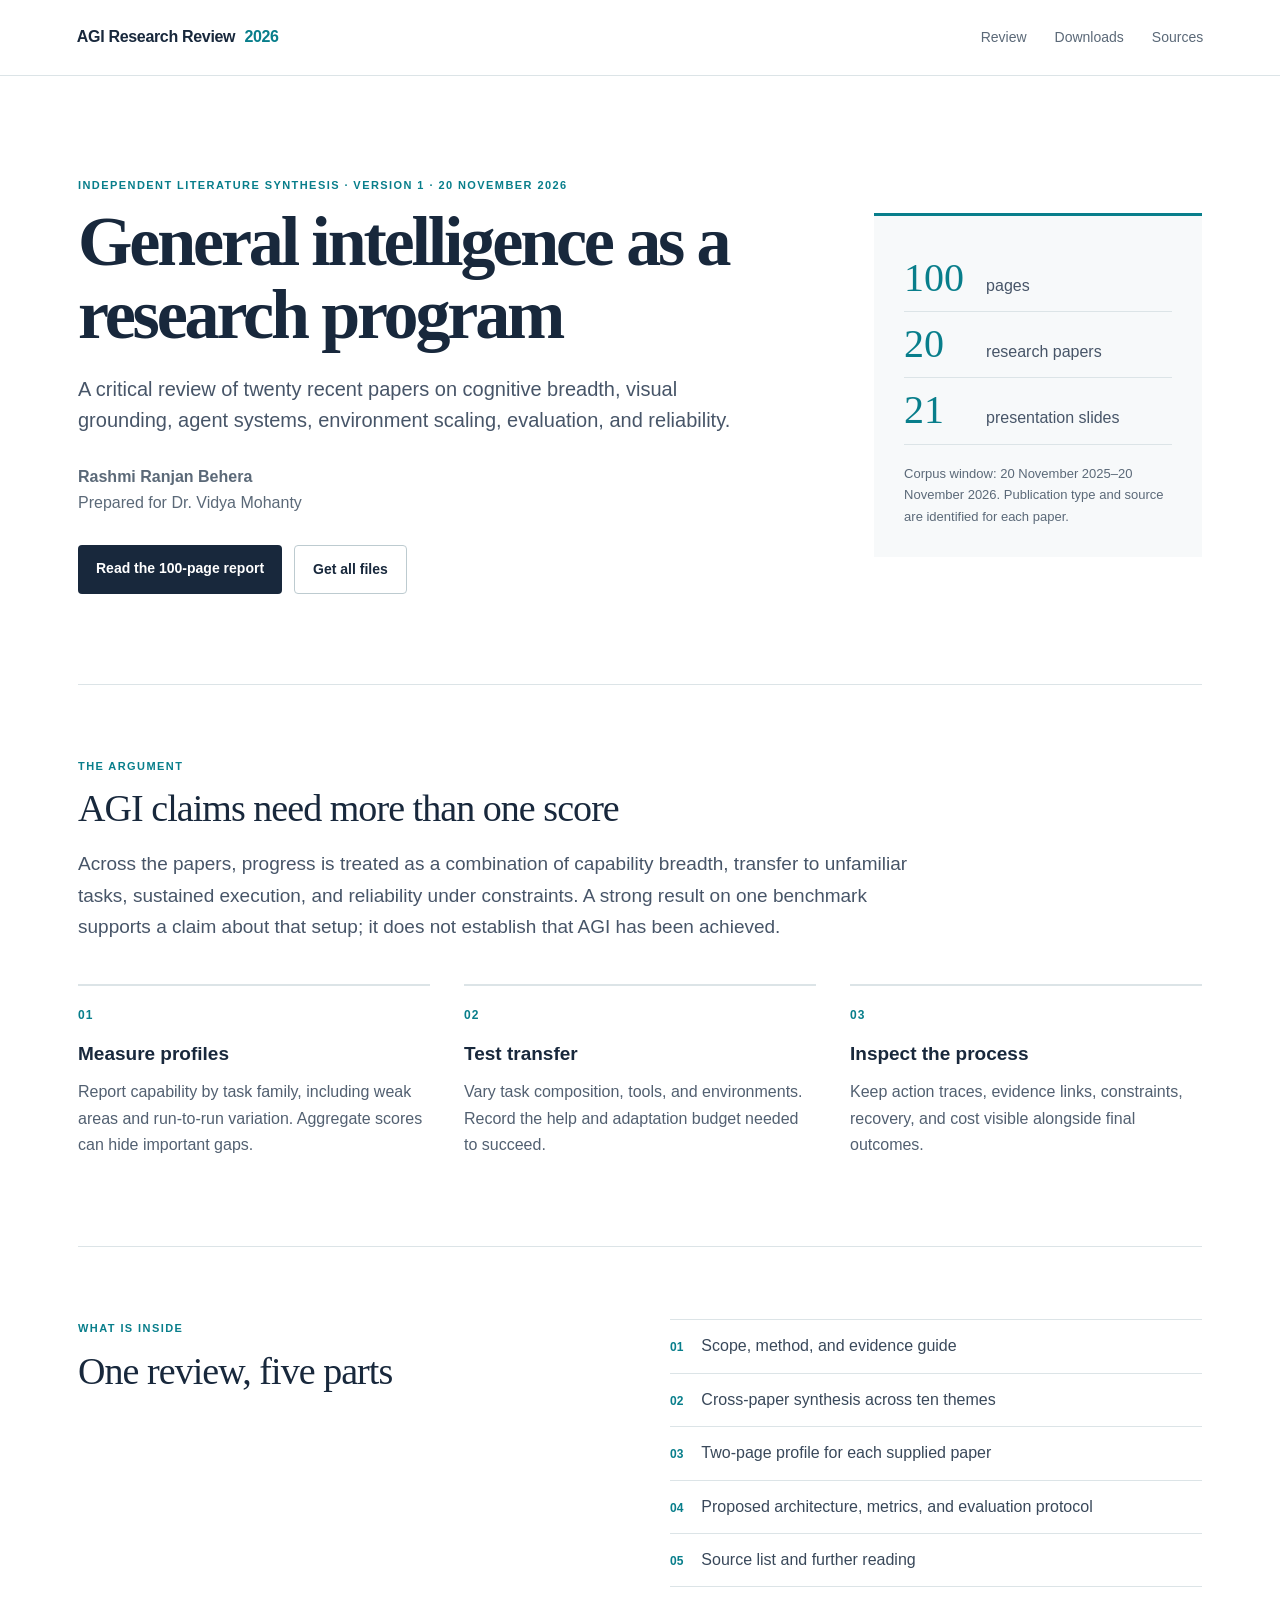
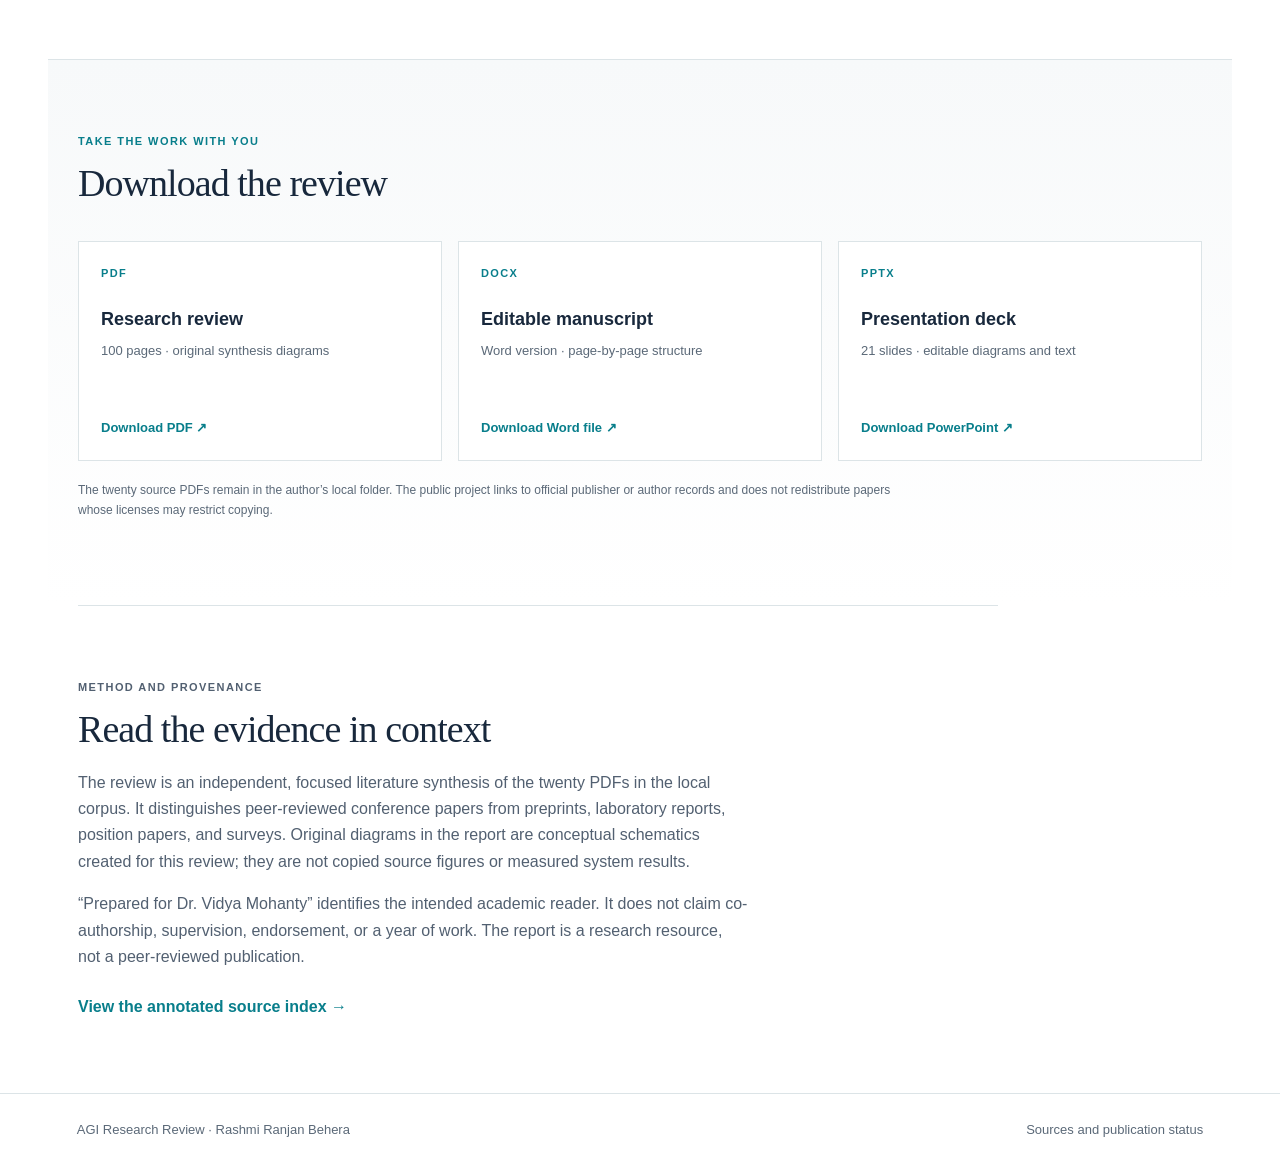
==== site/index.html @ 5e551a68 "Publish AGI research review and source index" ====
<!doctype html>
<html lang="en">
<head>
<meta charset="utf-8"><meta name="viewport" content="width=device-width, initial-scale=1">
<meta name="description" content="A 100-page critical synthesis of twenty recent AGI and agent research papers by Rashmi Ranjan Behera.">
<title>General Intelligence as a Research Program</title><link rel="stylesheet" href="styles.css">
</head>
<body>
<header class="topbar"><a class="brand" href="./">AGI Research Review <span>2026</span></a><nav><a href="#review">Review</a><a href="#downloads">Downloads</a><a href="sources.html">Sources</a></nav></header>
<main>
<section class="hero"><div class="hero-copy"><p class="eyebrow">Independent literature synthesis · Version 1 · 20 November 2026</p><h1>General intelligence as a research program</h1><p class="lead">A critical review of twenty recent papers on cognitive breadth, visual grounding, agent systems, environment scaling, evaluation, and reliability.</p><p class="byline"><strong>Rashmi Ranjan Behera</strong><br>Prepared for Dr. Vidya Mohanty</p><div class="actions"><a class="button primary" href="downloads/AGI_Research_Review_2026.pdf">Read the 100-page report</a><a class="button secondary" href="#downloads">Get all files</a></div></div>
<aside class="hero-facts"><div><strong>100</strong><span>pages</span></div><div><strong>20</strong><span>research papers</span></div><div><strong>21</strong><span>presentation slides</span></div><p>Corpus window: 20 November 2025–20 November 2026. Publication type and source are identified for each paper.</p></aside></section>
<section id="review" class="section"><div class="section-heading"><p class="eyebrow">The argument</p><h2>AGI claims need more than one score</h2></div><p class="section-intro">Across the papers, progress is treated as a combination of capability breadth, transfer to unfamiliar tasks, sustained execution, and reliability under constraints. A strong result on one benchmark supports a claim about that setup; it does not establish that AGI has been achieved.</p><div class="thesis-grid"><article><span class="number">01</span><h3>Measure profiles</h3><p>Report capability by task family, including weak areas and run-to-run variation. Aggregate scores can hide important gaps.</p></article><article><span class="number">02</span><h3>Test transfer</h3><p>Vary task composition, tools, and environments. Record the help and adaptation budget needed to succeed.</p></article><article><span class="number">03</span><h3>Inspect the process</h3><p>Keep action traces, evidence links, constraints, recovery, and cost visible alongside final outcomes.</p></article></div></section>
<section class="section split"><div><p class="eyebrow">What is inside</p><h2>One review, five parts</h2></div><ol class="contents"><li><span>01</span>Scope, method, and evidence guide</li><li><span>02</span>Cross-paper synthesis across ten themes</li><li><span>03</span>Two-page profile for each supplied paper</li><li><span>04</span>Proposed architecture, metrics, and evaluation protocol</li><li><span>05</span>Source list and further reading</li></ol></section>
<section id="downloads" class="section download-section"><div class="section-heading"><p class="eyebrow">Take the work with you</p><h2>Download the review</h2></div><div class="downloads"><a class="download" href="downloads/AGI_Research_Review_2026.pdf"><span class="filetype">PDF</span><strong>Research review</strong><small>100 pages · original synthesis diagrams</small><span class="download-link">Download PDF ↗</span></a><a class="download" href="downloads/AGI_Research_Review_2026.docx"><span class="filetype">DOCX</span><strong>Editable manuscript</strong><small>Word version · page-by-page structure</small><span class="download-link">Download Word file ↗</span></a><a class="download" href="downloads/AGI_Research_Review_2026.pptx"><span class="filetype">PPTX</span><strong>Presentation deck</strong><small>21 slides · editable diagrams and text</small><span class="download-link">Download PowerPoint ↗</span></a></div><p class="fineprint">The twenty source PDFs remain in the author’s local folder. The public project links to official publisher or author records and does not redistribute papers whose licenses may restrict copying.</p></section>
<section class="section method"><div class="section-heading"><p class="eyebrow">Method and provenance</p><h2>Read the evidence in context</h2></div><p>The review is an independent, focused literature synthesis of the twenty PDFs in the local corpus. It distinguishes peer-reviewed conference papers from preprints, laboratory reports, position papers, and surveys. Original diagrams in the report are conceptual schematics created for this review; they are not copied source figures or measured system results.</p><p>“Prepared for Dr. Vidya Mohanty” identifies the intended academic reader. It does not claim co-authorship, supervision, endorsement, or a year of work. The report is a research resource, not a peer-reviewed publication.</p><a class="text-link" href="sources.html">View the annotated source index →</a></section>
</main><footer><span>AGI Research Review · Rashmi Ranjan Behera</span><a href="sources.html">Sources and publication status</a></footer>
</body></html>
---- site/styles.css ----
:root{--ink:#18283c;--muted:#5b6978;--teal:#087e8b;--line:#dce4e7;--paper:#f7f9fa}*{box-sizing:border-box}html{scroll-behavior:smooth}body{margin:0;background:#fff;color:var(--ink);font:16px/1.65 Inter,ui-sans-serif,-apple-system,BlinkMacSystemFont,"Segoe UI",sans-serif}a{color:inherit}.topbar{height:76px;padding:0 max(6vw,24px);display:flex;align-items:center;justify-content:space-between;border-bottom:1px solid var(--line)}.brand{text-decoration:none;font-weight:750;letter-spacing:-.02em}.brand span{color:var(--teal);margin-left:5px}nav{display:flex;gap:28px}nav a{text-decoration:none;color:var(--muted);font-size:14px}nav a:hover,.text-link:hover{color:var(--teal)}main{max-width:1180px;margin:0 auto;padding:0 28px}.hero{display:grid;grid-template-columns:minmax(0,1.55fr) minmax(250px,.7fr);gap:70px;padding:100px 0 90px;align-items:center}.eyebrow{text-transform:uppercase;letter-spacing:.13em;font-size:11px;font-weight:750;color:var(--teal);margin:0 0 12px}h1,h2,h3,p{margin-top:0}h1{font-family:Georgia,serif;font-size:clamp(42px,6vw,70px);line-height:1.04;letter-spacing:-.045em;max-width:760px;margin:0 0 22px}.lead{font-size:20px;line-height:1.55;color:#475568;max-width:680px}.byline{margin:28px 0;color:var(--muted)}.actions{display:flex;gap:12px;flex-wrap:wrap;margin-top:25px}.button{padding:12px 18px;text-decoration:none;border-radius:4px;font-weight:650;font-size:14px}.primary{background:var(--ink);color:#fff}.primary:hover{background:var(--teal)}.secondary{border:1px solid #bdcbd0;background:#fff}.secondary:hover{border-color:var(--teal);color:var(--teal)}.hero-facts{background:var(--paper);padding:30px;border-top:3px solid var(--teal)}.hero-facts div{display:flex;align-items:baseline;gap:12px;border-bottom:1px solid var(--line);padding:12px 0}.hero-facts strong{font:40px/1 Georgia,serif;color:var(--teal);min-width:70px}.hero-facts span{color:#475568}.hero-facts p{font-size:13px;color:var(--muted);margin:18px 0 0}.section{padding:72px 0;border-top:1px solid var(--line)}.section-heading{max-width:630px}h2{font:38px/1.15 Georgia,serif;letter-spacing:-.025em;margin-bottom:18px}.section-intro{max-width:840px;font-size:19px;color:#475568}.thesis-grid{display:grid;grid-template-columns:repeat(3,1fr);gap:34px;margin-top:42px}.thesis-grid article{border-top:2px solid var(--line);padding-top:15px}.number{font-size:12px;color:var(--teal);font-weight:700;letter-spacing:.1em}h3{font-size:19px;margin:10px 0}.thesis-grid p,.method p{color:#526071;max-width:670px}.split{display:grid;grid-template-columns:1fr 1fr;gap:60px;align-items:start}.contents{list-style:none;margin:0;padding:0;border-top:1px solid var(--line)}.contents li{padding:13px 0;border-bottom:1px solid var(--line);color:#39485a}.contents li span{font-size:12px;font-weight:700;color:var(--teal);margin-right:18px}.download-section{background:linear-gradient(#f7f9fa,#fff);padding-left:30px;padding-right:30px;margin-left:-30px;margin-right:-30px}.downloads{display:grid;grid-template-columns:repeat(3,1fr);gap:16px;margin:35px 0 20px}.download{min-height:220px;padding:22px;border:1px solid var(--line);background:#fff;text-decoration:none;display:flex;flex-direction:column;align-items:flex-start;transition:transform .15s,border-color .15s}.download:hover{transform:translateY(-3px);border-color:var(--teal)}.filetype{font-size:11px;letter-spacing:.12em;color:var(--teal);font-weight:800;margin-bottom:23px}.download strong{font-size:18px}.download small{font-size:13px;color:var(--muted);margin:5px 0 20px}.download-link{margin-top:auto;color:var(--teal);font-size:13px;font-weight:700}.fineprint{font-size:12px;color:var(--muted);max-width:850px}.method{max-width:920px}.text-link{display:inline-block;color:var(--teal);font-weight:700;text-decoration:none;margin-top:8px}footer{border-top:1px solid var(--line);padding:25px max(6vw,24px);display:flex;justify-content:space-between;color:var(--muted);font-size:13px}footer a{text-decoration:none}@media(max-width:760px){.topbar{height:auto;padding-top:18px;padding-bottom:18px;gap:18px;align-items:flex-start}nav{gap:12px;flex-wrap:wrap;justify-content:flex-end}.hero{grid-template-columns:1fr;padding:65px 0;gap:32px}.thesis-grid,.downloads{grid-template-columns:1fr}.split{grid-template-columns:1fr;gap:18px}.section{padding:52px 0}.download-section{padding-left:20px;padding-right:20px;margin-left:-20px;margin-right:-20px}footer{display:block}footer a{display:block;margin-top:8px}}
.source-hero{padding:70px 0 38px;max-width:850px}.source-list{border-top:1px solid var(--line);margin:20px 0 40px}.source{display:grid;grid-template-columns:55px 1fr;gap:20px;padding:22px 0;border-bottom:1px solid var(--line)}.source-no{font:24px/1.2 Georgia,serif;color:var(--teal)}.source h2{font:20px/1.3 Georgia,serif;margin:0 0 5px}.source p{font-size:13px;color:var(--muted);margin:0 0 7px}.source-links{font-size:13px}.source-links a{color:var(--teal);margin-right:14px}
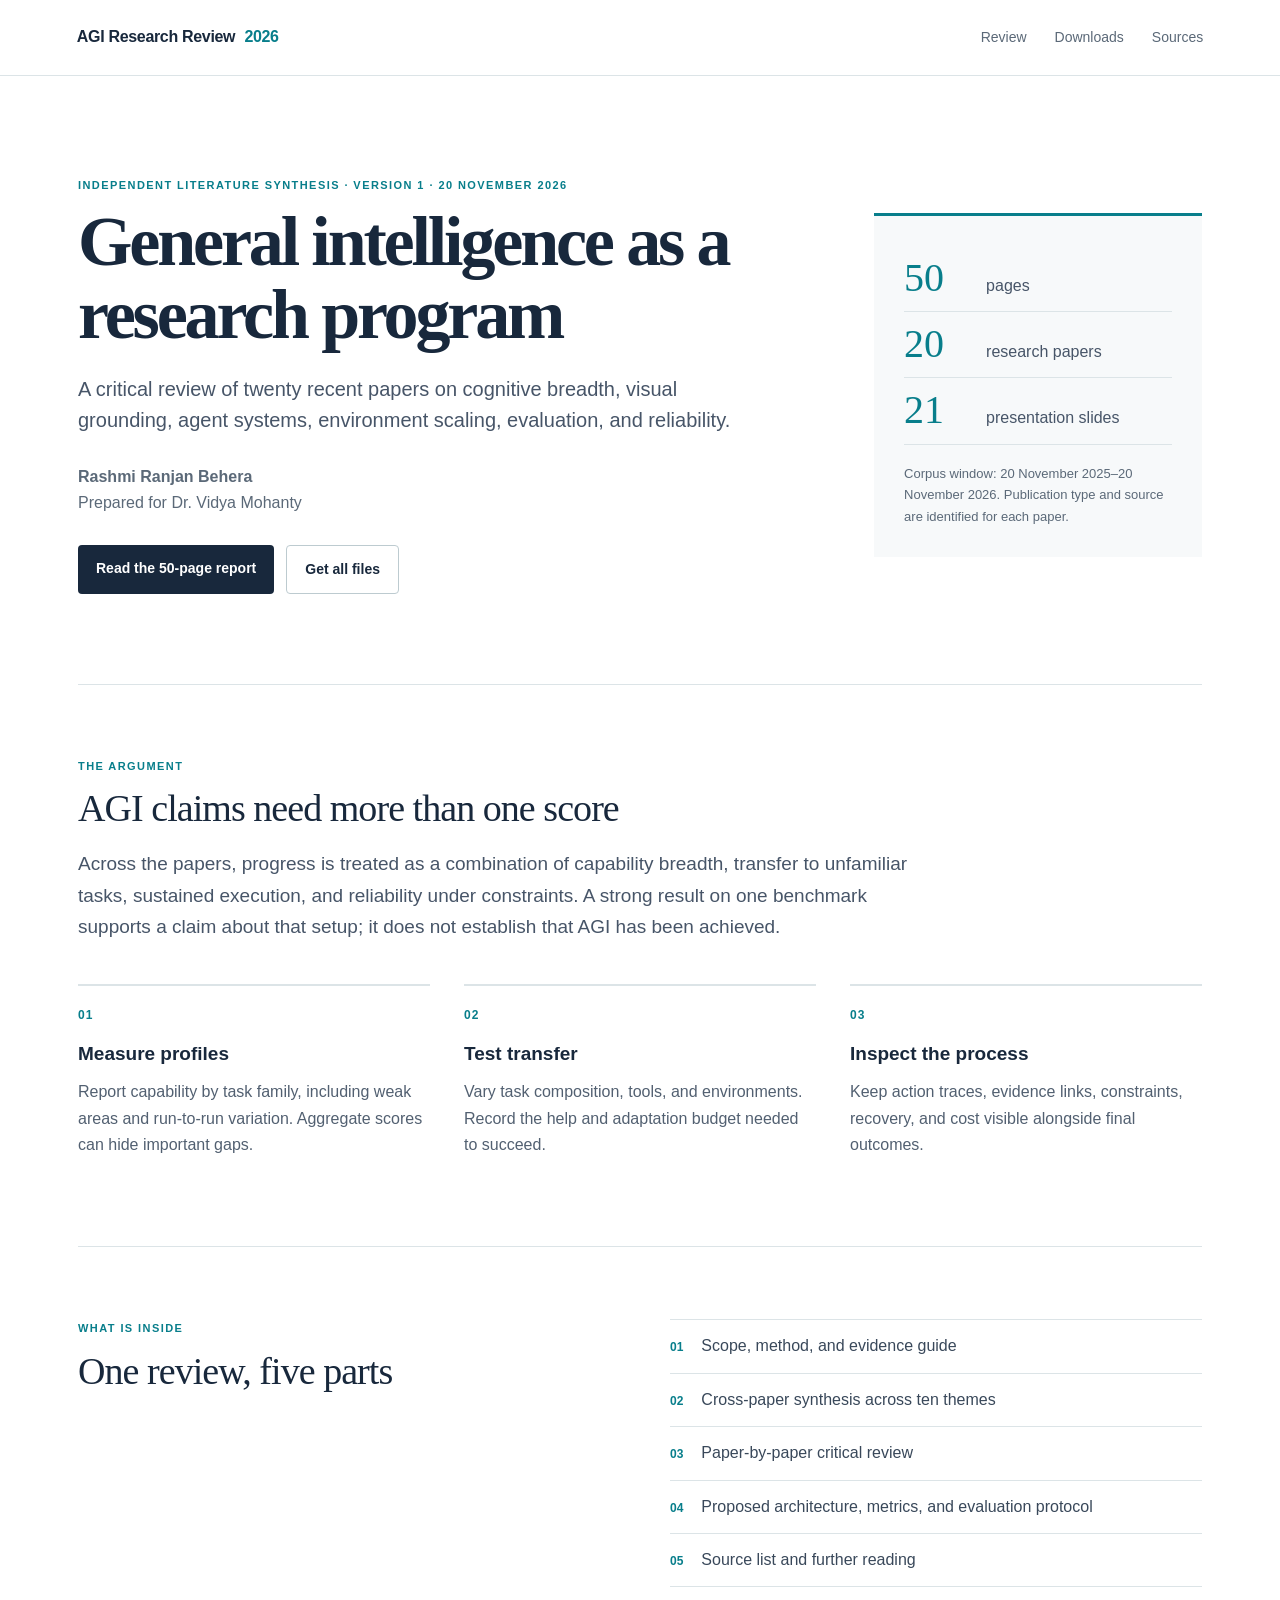
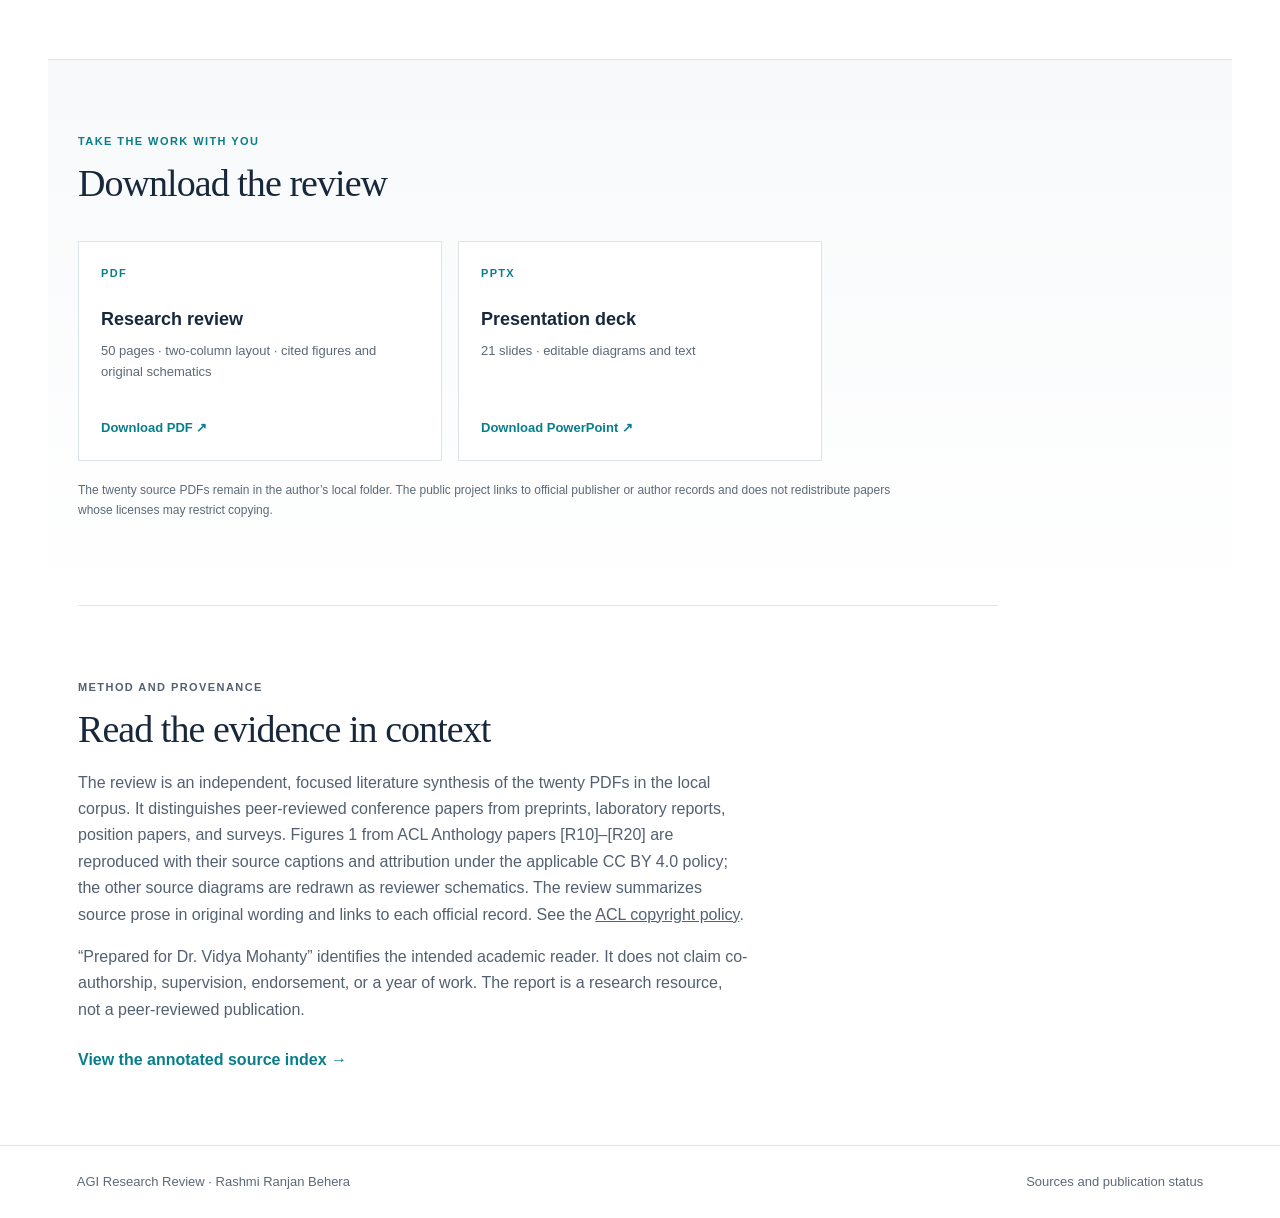
==== commit 78d3c90f: "Publish 50-page AGI research review" ====
--- a/site/index.html
+++ b/site/index.html
@@ -2,17 +2,17 @@
 <html lang="en">
 <head>
 <meta charset="utf-8"><meta name="viewport" content="width=device-width, initial-scale=1">
-<meta name="description" content="A 100-page critical synthesis of twenty recent AGI and agent research papers by Rashmi Ranjan Behera.">
+<meta name="description" content="A 50-page critical synthesis of twenty recent AGI and agent research papers by Rashmi Ranjan Behera.">
 <title>General Intelligence as a Research Program</title><link rel="stylesheet" href="styles.css">
 </head>
 <body>
 <header class="topbar"><a class="brand" href="./">AGI Research Review <span>2026</span></a><nav><a href="#review">Review</a><a href="#downloads">Downloads</a><a href="sources.html">Sources</a></nav></header>
 <main>
-<section class="hero"><div class="hero-copy"><p class="eyebrow">Independent literature synthesis · Version 1 · 20 November 2026</p><h1>General intelligence as a research program</h1><p class="lead">A critical review of twenty recent papers on cognitive breadth, visual grounding, agent systems, environment scaling, evaluation, and reliability.</p><p class="byline"><strong>Rashmi Ranjan Behera</strong><br>Prepared for Dr. Vidya Mohanty</p><div class="actions"><a class="button primary" href="downloads/AGI_Research_Review_2026.pdf">Read the 100-page report</a><a class="button secondary" href="#downloads">Get all files</a></div></div>
-<aside class="hero-facts"><div><strong>100</strong><span>pages</span></div><div><strong>20</strong><span>research papers</span></div><div><strong>21</strong><span>presentation slides</span></div><p>Corpus window: 20 November 2025–20 November 2026. Publication type and source are identified for each paper.</p></aside></section>
+<section class="hero"><div class="hero-copy"><p class="eyebrow">Independent literature synthesis · Version 1 · 20 November 2026</p><h1>General intelligence as a research program</h1><p class="lead">A critical review of twenty recent papers on cognitive breadth, visual grounding, agent systems, environment scaling, evaluation, and reliability.</p><p class="byline"><strong>Rashmi Ranjan Behera</strong><br>Prepared for Dr. Vidya Mohanty</p><div class="actions"><a class="button primary" href="downloads/AGI_Research_Review_2026.pdf">Read the 50-page report</a><a class="button secondary" href="#downloads">Get all files</a></div></div>
+<aside class="hero-facts"><div><strong>50</strong><span>pages</span></div><div><strong>20</strong><span>research papers</span></div><div><strong>21</strong><span>presentation slides</span></div><p>Corpus window: 20 November 2025–20 November 2026. Publication type and source are identified for each paper.</p></aside></section>
 <section id="review" class="section"><div class="section-heading"><p class="eyebrow">The argument</p><h2>AGI claims need more than one score</h2></div><p class="section-intro">Across the papers, progress is treated as a combination of capability breadth, transfer to unfamiliar tasks, sustained execution, and reliability under constraints. A strong result on one benchmark supports a claim about that setup; it does not establish that AGI has been achieved.</p><div class="thesis-grid"><article><span class="number">01</span><h3>Measure profiles</h3><p>Report capability by task family, including weak areas and run-to-run variation. Aggregate scores can hide important gaps.</p></article><article><span class="number">02</span><h3>Test transfer</h3><p>Vary task composition, tools, and environments. Record the help and adaptation budget needed to succeed.</p></article><article><span class="number">03</span><h3>Inspect the process</h3><p>Keep action traces, evidence links, constraints, recovery, and cost visible alongside final outcomes.</p></article></div></section>
-<section class="section split"><div><p class="eyebrow">What is inside</p><h2>One review, five parts</h2></div><ol class="contents"><li><span>01</span>Scope, method, and evidence guide</li><li><span>02</span>Cross-paper synthesis across ten themes</li><li><span>03</span>Two-page profile for each supplied paper</li><li><span>04</span>Proposed architecture, metrics, and evaluation protocol</li><li><span>05</span>Source list and further reading</li></ol></section>
-<section id="downloads" class="section download-section"><div class="section-heading"><p class="eyebrow">Take the work with you</p><h2>Download the review</h2></div><div class="downloads"><a class="download" href="downloads/AGI_Research_Review_2026.pdf"><span class="filetype">PDF</span><strong>Research review</strong><small>100 pages · original synthesis diagrams</small><span class="download-link">Download PDF ↗</span></a><a class="download" href="downloads/AGI_Research_Review_2026.docx"><span class="filetype">DOCX</span><strong>Editable manuscript</strong><small>Word version · page-by-page structure</small><span class="download-link">Download Word file ↗</span></a><a class="download" href="downloads/AGI_Research_Review_2026.pptx"><span class="filetype">PPTX</span><strong>Presentation deck</strong><small>21 slides · editable diagrams and text</small><span class="download-link">Download PowerPoint ↗</span></a></div><p class="fineprint">The twenty source PDFs remain in the author’s local folder. The public project links to official publisher or author records and does not redistribute papers whose licenses may restrict copying.</p></section>
-<section class="section method"><div class="section-heading"><p class="eyebrow">Method and provenance</p><h2>Read the evidence in context</h2></div><p>The review is an independent, focused literature synthesis of the twenty PDFs in the local corpus. It distinguishes peer-reviewed conference papers from preprints, laboratory reports, position papers, and surveys. Original diagrams in the report are conceptual schematics created for this review; they are not copied source figures or measured system results.</p><p>“Prepared for Dr. Vidya Mohanty” identifies the intended academic reader. It does not claim co-authorship, supervision, endorsement, or a year of work. The report is a research resource, not a peer-reviewed publication.</p><a class="text-link" href="sources.html">View the annotated source index →</a></section>
+<section class="section split"><div><p class="eyebrow">What is inside</p><h2>One review, five parts</h2></div><ol class="contents"><li><span>01</span>Scope, method, and evidence guide</li><li><span>02</span>Cross-paper synthesis across ten themes</li><li><span>03</span>Paper-by-paper critical review</li><li><span>04</span>Proposed architecture, metrics, and evaluation protocol</li><li><span>05</span>Source list and further reading</li></ol></section>
+<section id="downloads" class="section download-section"><div class="section-heading"><p class="eyebrow">Take the work with you</p><h2>Download the review</h2></div><div class="downloads"><a class="download" href="downloads/AGI_Research_Review_2026.pdf"><span class="filetype">PDF</span><strong>Research review</strong><small>50 pages · two-column layout · cited figures and original schematics</small><span class="download-link">Download PDF ↗</span></a><a class="download" href="downloads/AGI_Research_Review_2026.pptx"><span class="filetype">PPTX</span><strong>Presentation deck</strong><small>21 slides · editable diagrams and text</small><span class="download-link">Download PowerPoint ↗</span></a></div><p class="fineprint">The twenty source PDFs remain in the author’s local folder. The public project links to official publisher or author records and does not redistribute papers whose licenses may restrict copying.</p></section>
+<section class="section method"><div class="section-heading"><p class="eyebrow">Method and provenance</p><h2>Read the evidence in context</h2></div><p>The review is an independent, focused literature synthesis of the twenty PDFs in the local corpus. It distinguishes peer-reviewed conference papers from preprints, laboratory reports, position papers, and surveys. Figures 1 from ACL Anthology papers [R10]–[R20] are reproduced with their source captions and attribution under the applicable CC BY 4.0 policy; the other source diagrams are redrawn as reviewer schematics. The review summarizes source prose in original wording and links to each official record. See the <a href="https://aclanthology.org/faq/copyright/">ACL copyright policy</a>.</p><p>“Prepared for Dr. Vidya Mohanty” identifies the intended academic reader. It does not claim co-authorship, supervision, endorsement, or a year of work. The report is a research resource, not a peer-reviewed publication.</p><a class="text-link" href="sources.html">View the annotated source index →</a></section>
 </main><footer><span>AGI Research Review · Rashmi Ranjan Behera</span><a href="sources.html">Sources and publication status</a></footer>
 </body></html>
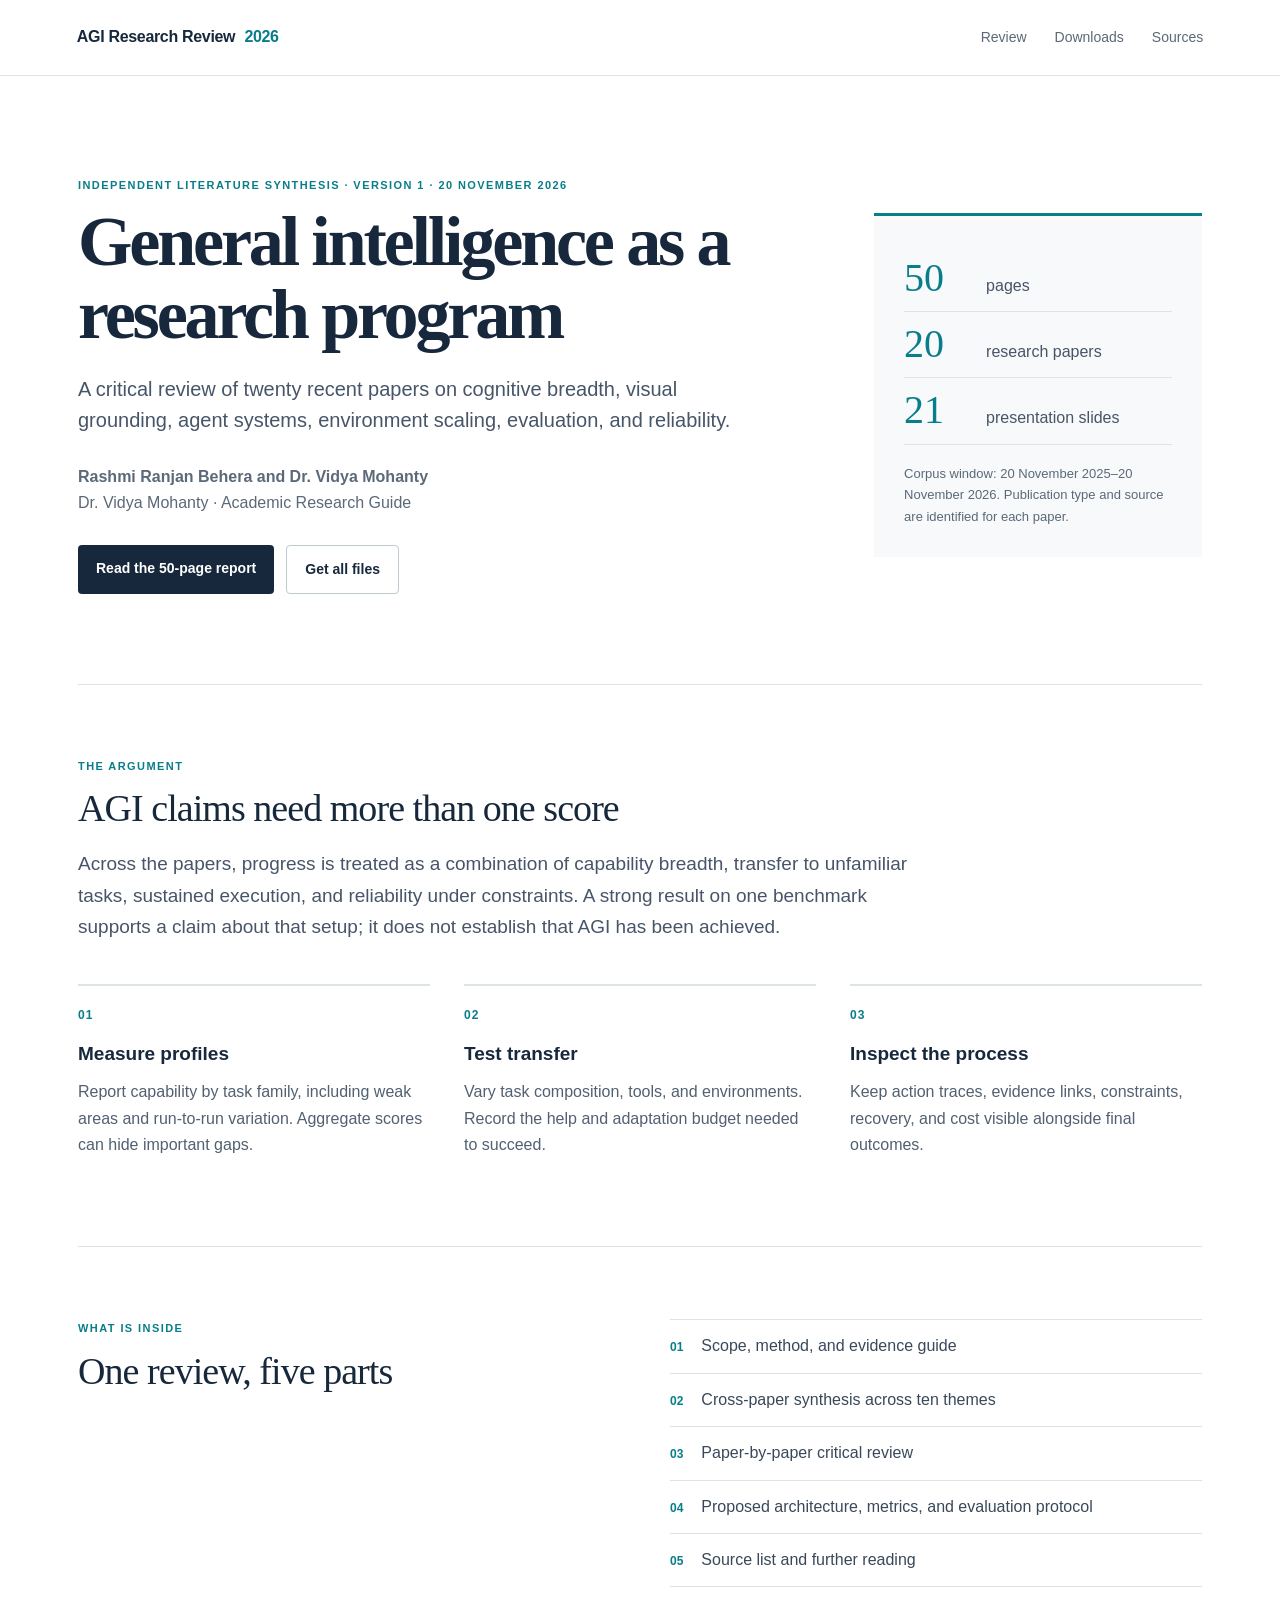
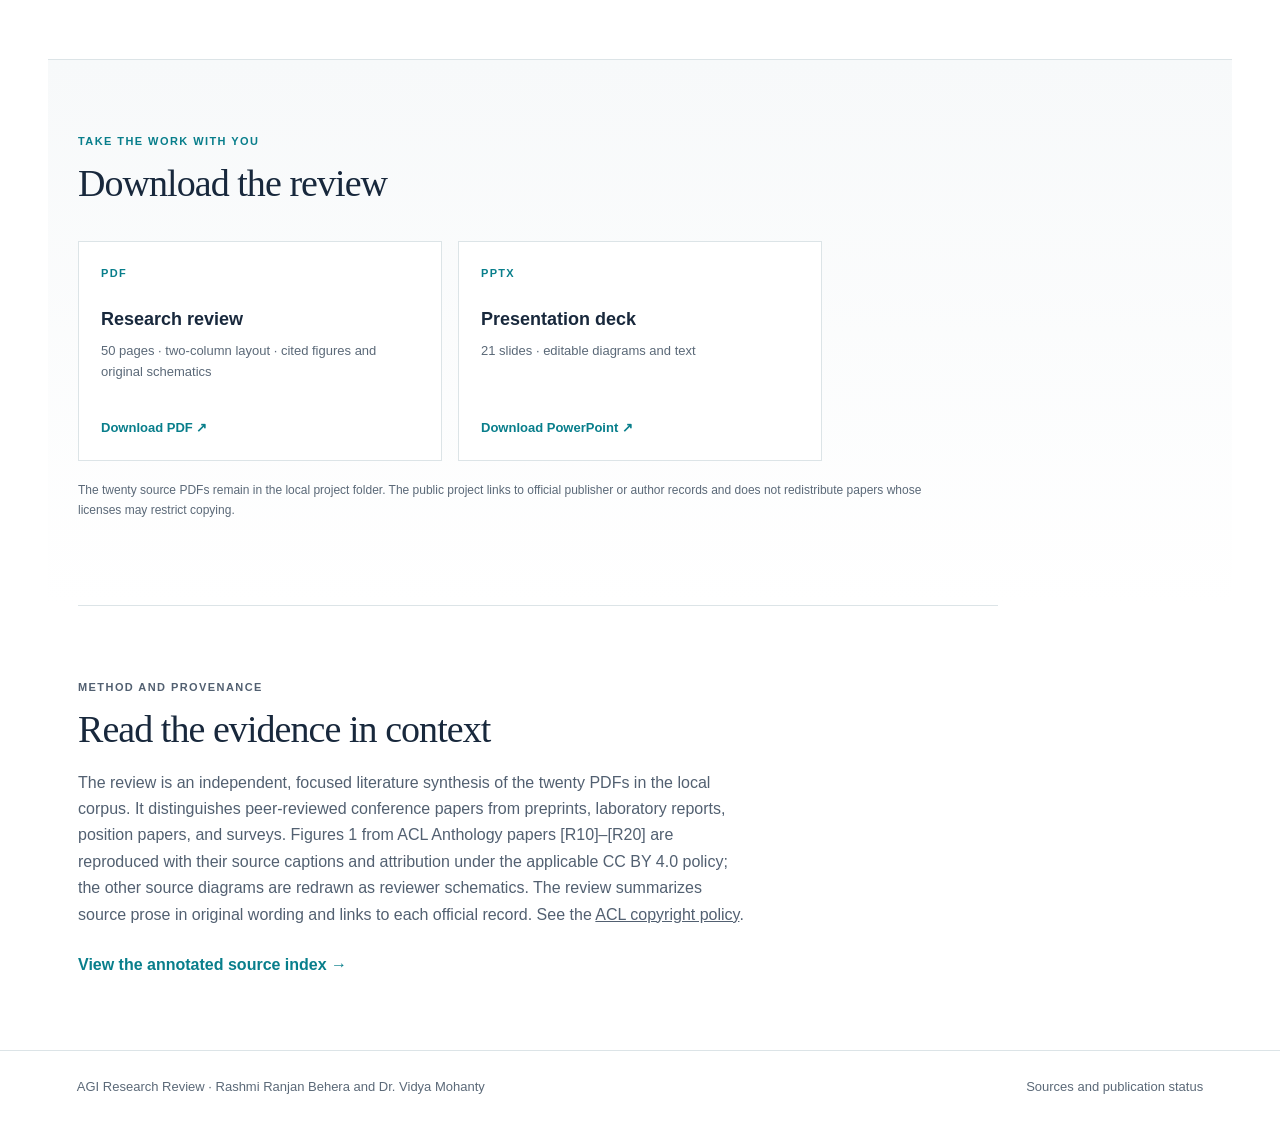
==== commit 5df5e57d: "Credit both authors and identify Dr. Mohanty as academic research guide" ====
--- a/site/index.html
+++ b/site/index.html
@@ -2,17 +2,17 @@
 <html lang="en">
 <head>
 <meta charset="utf-8"><meta name="viewport" content="width=device-width, initial-scale=1">
-<meta name="description" content="A 50-page critical synthesis of twenty recent AGI and agent research papers by Rashmi Ranjan Behera.">
+<meta name="description" content="A 50-page critical synthesis of twenty recent AGI and agent research papers by Rashmi Ranjan Behera and Dr. Vidya Mohanty.">
 <title>General Intelligence as a Research Program</title><link rel="stylesheet" href="styles.css">
 </head>
 <body>
 <header class="topbar"><a class="brand" href="./">AGI Research Review <span>2026</span></a><nav><a href="#review">Review</a><a href="#downloads">Downloads</a><a href="sources.html">Sources</a></nav></header>
 <main>
-<section class="hero"><div class="hero-copy"><p class="eyebrow">Independent literature synthesis · Version 1 · 20 November 2026</p><h1>General intelligence as a research program</h1><p class="lead">A critical review of twenty recent papers on cognitive breadth, visual grounding, agent systems, environment scaling, evaluation, and reliability.</p><p class="byline"><strong>Rashmi Ranjan Behera</strong><br>Prepared for Dr. Vidya Mohanty</p><div class="actions"><a class="button primary" href="downloads/AGI_Research_Review_2026.pdf">Read the 50-page report</a><a class="button secondary" href="#downloads">Get all files</a></div></div>
+<section class="hero"><div class="hero-copy"><p class="eyebrow">Independent literature synthesis · Version 1 · 20 November 2026</p><h1>General intelligence as a research program</h1><p class="lead">A critical review of twenty recent papers on cognitive breadth, visual grounding, agent systems, environment scaling, evaluation, and reliability.</p><p class="byline"><strong>Rashmi Ranjan Behera and Dr. Vidya Mohanty</strong><br>Dr. Vidya Mohanty · Academic Research Guide</p><div class="actions"><a class="button primary" href="downloads/AGI_Research_Review_2026.pdf">Read the 50-page report</a><a class="button secondary" href="#downloads">Get all files</a></div></div>
 <aside class="hero-facts"><div><strong>50</strong><span>pages</span></div><div><strong>20</strong><span>research papers</span></div><div><strong>21</strong><span>presentation slides</span></div><p>Corpus window: 20 November 2025–20 November 2026. Publication type and source are identified for each paper.</p></aside></section>
 <section id="review" class="section"><div class="section-heading"><p class="eyebrow">The argument</p><h2>AGI claims need more than one score</h2></div><p class="section-intro">Across the papers, progress is treated as a combination of capability breadth, transfer to unfamiliar tasks, sustained execution, and reliability under constraints. A strong result on one benchmark supports a claim about that setup; it does not establish that AGI has been achieved.</p><div class="thesis-grid"><article><span class="number">01</span><h3>Measure profiles</h3><p>Report capability by task family, including weak areas and run-to-run variation. Aggregate scores can hide important gaps.</p></article><article><span class="number">02</span><h3>Test transfer</h3><p>Vary task composition, tools, and environments. Record the help and adaptation budget needed to succeed.</p></article><article><span class="number">03</span><h3>Inspect the process</h3><p>Keep action traces, evidence links, constraints, recovery, and cost visible alongside final outcomes.</p></article></div></section>
 <section class="section split"><div><p class="eyebrow">What is inside</p><h2>One review, five parts</h2></div><ol class="contents"><li><span>01</span>Scope, method, and evidence guide</li><li><span>02</span>Cross-paper synthesis across ten themes</li><li><span>03</span>Paper-by-paper critical review</li><li><span>04</span>Proposed architecture, metrics, and evaluation protocol</li><li><span>05</span>Source list and further reading</li></ol></section>
-<section id="downloads" class="section download-section"><div class="section-heading"><p class="eyebrow">Take the work with you</p><h2>Download the review</h2></div><div class="downloads"><a class="download" href="downloads/AGI_Research_Review_2026.pdf"><span class="filetype">PDF</span><strong>Research review</strong><small>50 pages · two-column layout · cited figures and original schematics</small><span class="download-link">Download PDF ↗</span></a><a class="download" href="downloads/AGI_Research_Review_2026.pptx"><span class="filetype">PPTX</span><strong>Presentation deck</strong><small>21 slides · editable diagrams and text</small><span class="download-link">Download PowerPoint ↗</span></a></div><p class="fineprint">The twenty source PDFs remain in the author’s local folder. The public project links to official publisher or author records and does not redistribute papers whose licenses may restrict copying.</p></section>
-<section class="section method"><div class="section-heading"><p class="eyebrow">Method and provenance</p><h2>Read the evidence in context</h2></div><p>The review is an independent, focused literature synthesis of the twenty PDFs in the local corpus. It distinguishes peer-reviewed conference papers from preprints, laboratory reports, position papers, and surveys. Figures 1 from ACL Anthology papers [R10]–[R20] are reproduced with their source captions and attribution under the applicable CC BY 4.0 policy; the other source diagrams are redrawn as reviewer schematics. The review summarizes source prose in original wording and links to each official record. See the <a href="https://aclanthology.org/faq/copyright/">ACL copyright policy</a>.</p><p>“Prepared for Dr. Vidya Mohanty” identifies the intended academic reader. It does not claim co-authorship, supervision, endorsement, or a year of work. The report is a research resource, not a peer-reviewed publication.</p><a class="text-link" href="sources.html">View the annotated source index →</a></section>
-</main><footer><span>AGI Research Review · Rashmi Ranjan Behera</span><a href="sources.html">Sources and publication status</a></footer>
+<section id="downloads" class="section download-section"><div class="section-heading"><p class="eyebrow">Take the work with you</p><h2>Download the review</h2></div><div class="downloads"><a class="download" href="downloads/AGI_Research_Review_2026.pdf"><span class="filetype">PDF</span><strong>Research review</strong><small>50 pages · two-column layout · cited figures and original schematics</small><span class="download-link">Download PDF ↗</span></a><a class="download" href="downloads/AGI_Research_Review_2026.pptx"><span class="filetype">PPTX</span><strong>Presentation deck</strong><small>21 slides · editable diagrams and text</small><span class="download-link">Download PowerPoint ↗</span></a></div><p class="fineprint">The twenty source PDFs remain in the local project folder. The public project links to official publisher or author records and does not redistribute papers whose licenses may restrict copying.</p></section>
+<section class="section method"><div class="section-heading"><p class="eyebrow">Method and provenance</p><h2>Read the evidence in context</h2></div><p>The review is an independent, focused literature synthesis of the twenty PDFs in the local corpus. It distinguishes peer-reviewed conference papers from preprints, laboratory reports, position papers, and surveys. Figures 1 from ACL Anthology papers [R10]–[R20] are reproduced with their source captions and attribution under the applicable CC BY 4.0 policy; the other source diagrams are redrawn as reviewer schematics. The review summarizes source prose in original wording and links to each official record. See the <a href="https://aclanthology.org/faq/copyright/">ACL copyright policy</a>.</p><a class="text-link" href="sources.html">View the annotated source index →</a></section>
+</main><footer><span>AGI Research Review · Rashmi Ranjan Behera and Dr. Vidya Mohanty</span><a href="sources.html">Sources and publication status</a></footer>
 </body></html>
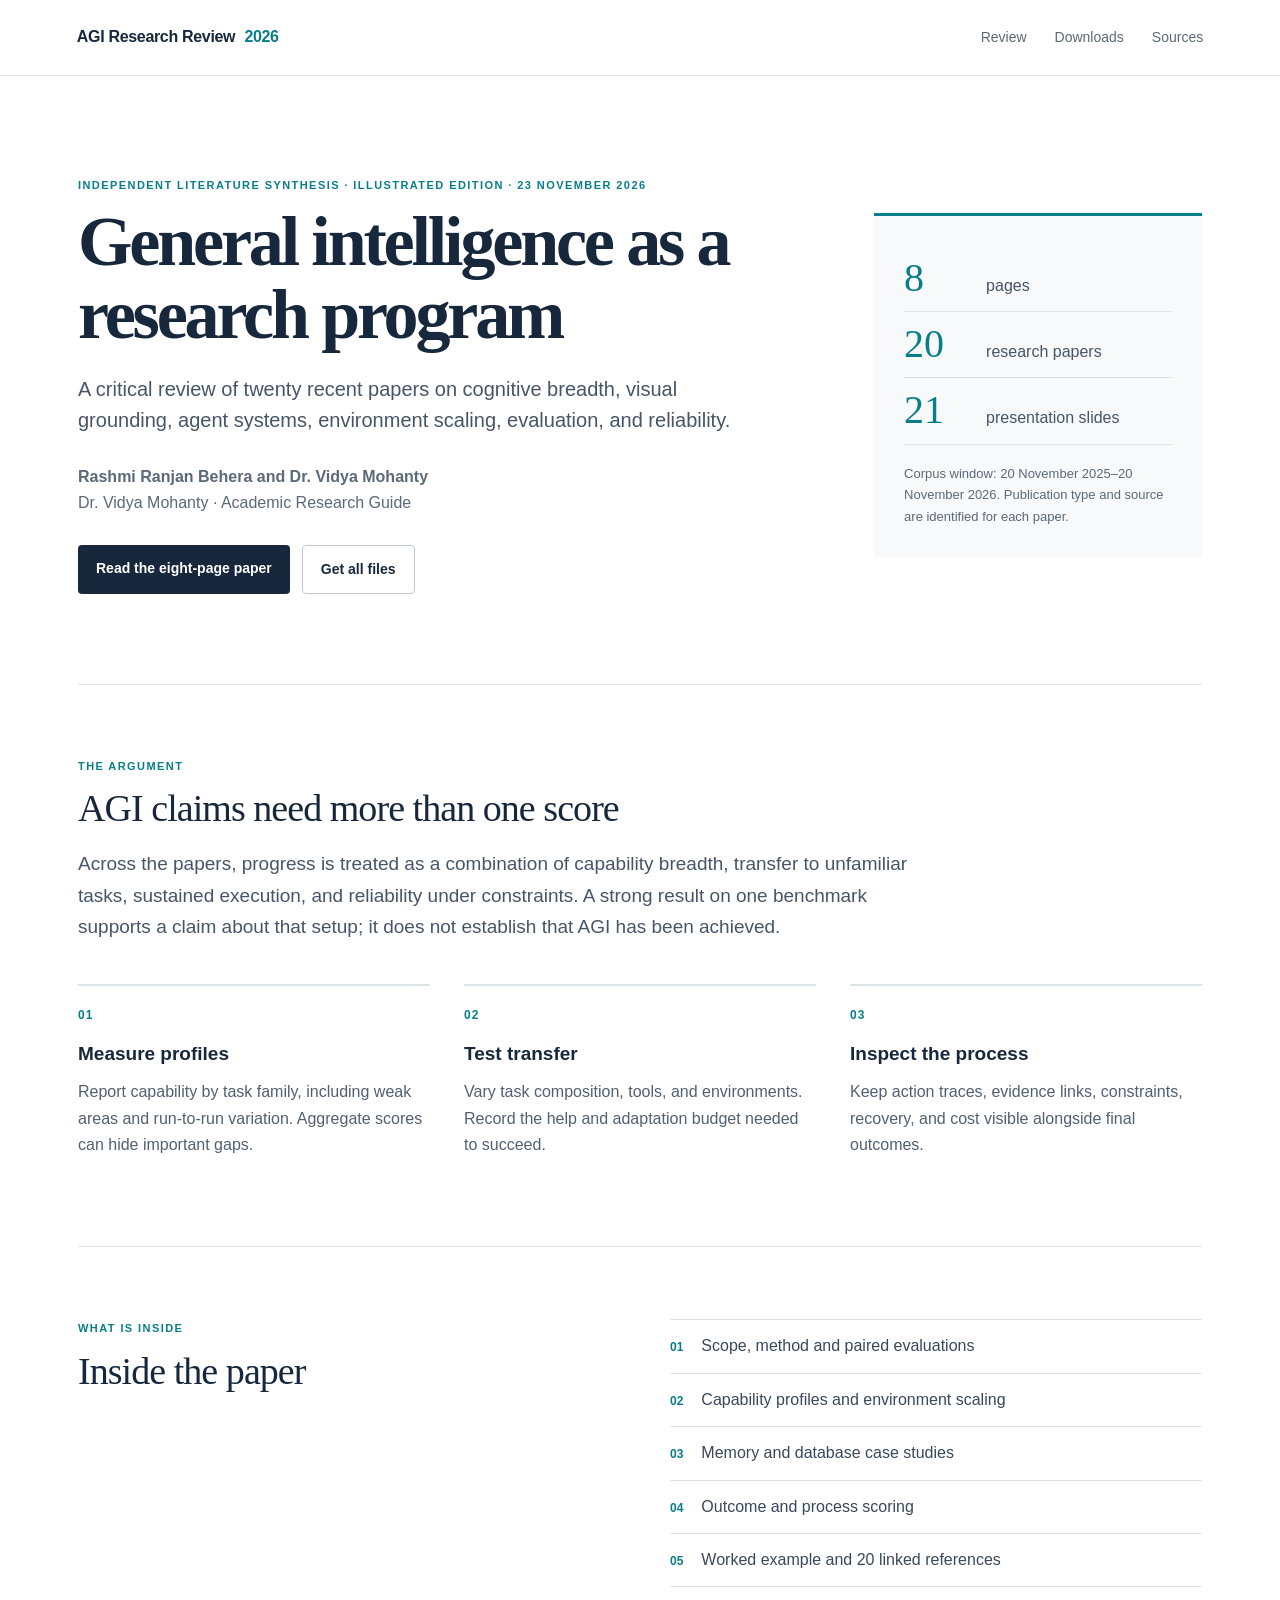
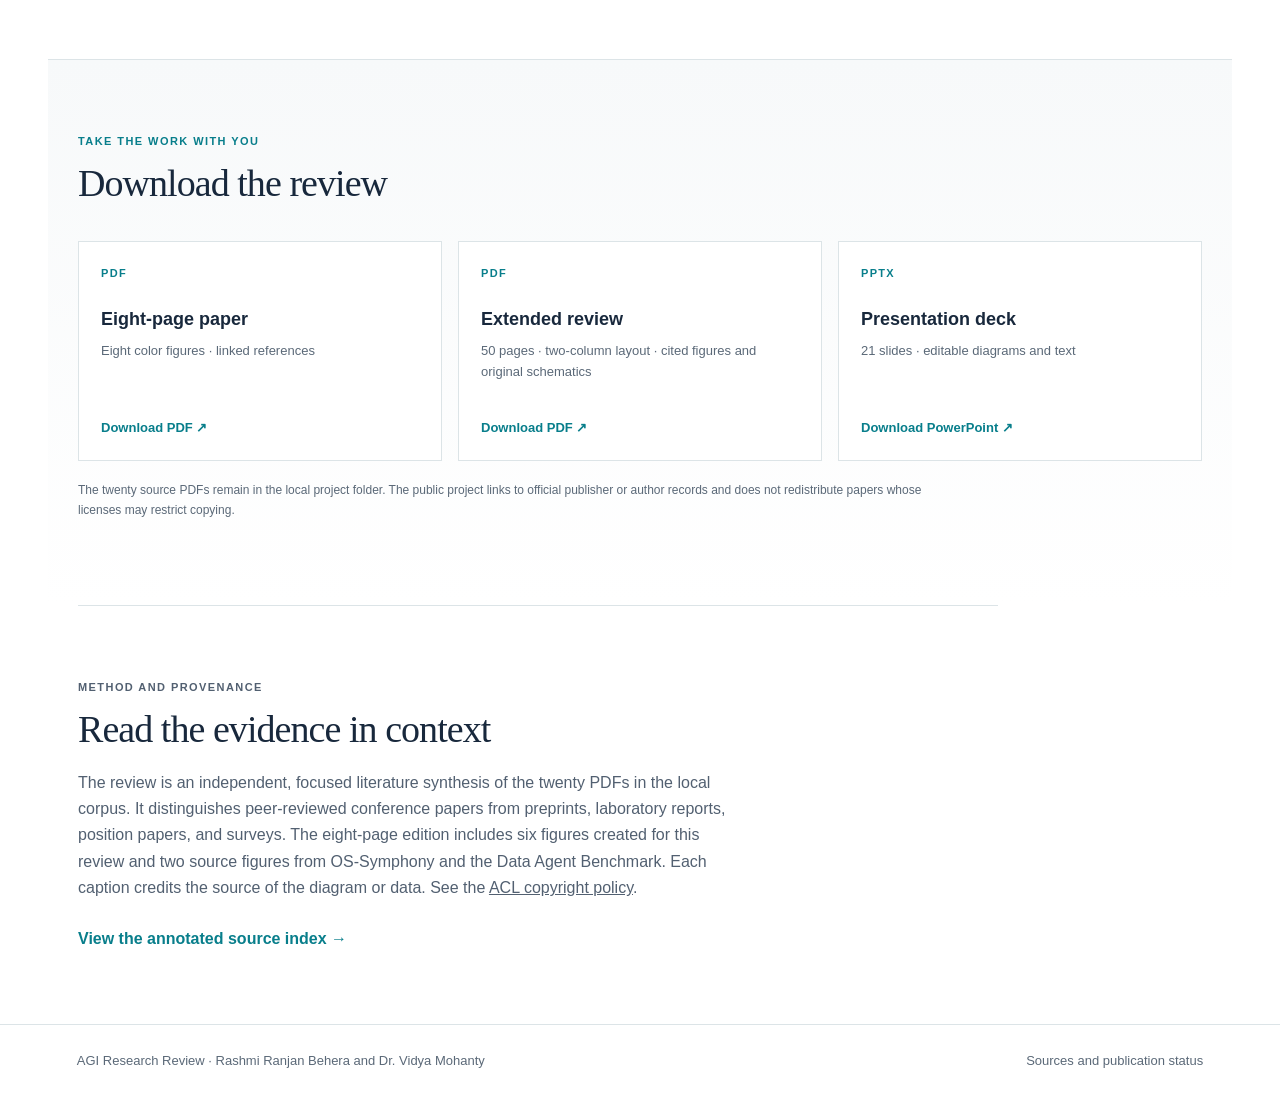
==== commit d8907964: "Publish the eight-page illustrated AGI research review" ====
--- a/site/index.html
+++ b/site/index.html
@@ -2,17 +2,17 @@
 <html lang="en">
 <head>
 <meta charset="utf-8"><meta name="viewport" content="width=device-width, initial-scale=1">
-<meta name="description" content="A 50-page critical synthesis of twenty recent AGI and agent research papers by Rashmi Ranjan Behera and Dr. Vidya Mohanty.">
+<meta name="description" content="An eight-page illustrated synthesis of twenty recent AGI and agent research papers by Rashmi Ranjan Behera and Dr. Vidya Mohanty.">
 <title>General Intelligence as a Research Program</title><link rel="stylesheet" href="styles.css">
 </head>
 <body>
 <header class="topbar"><a class="brand" href="./">AGI Research Review <span>2026</span></a><nav><a href="#review">Review</a><a href="#downloads">Downloads</a><a href="sources.html">Sources</a></nav></header>
 <main>
-<section class="hero"><div class="hero-copy"><p class="eyebrow">Independent literature synthesis · Version 1 · 20 November 2026</p><h1>General intelligence as a research program</h1><p class="lead">A critical review of twenty recent papers on cognitive breadth, visual grounding, agent systems, environment scaling, evaluation, and reliability.</p><p class="byline"><strong>Rashmi Ranjan Behera and Dr. Vidya Mohanty</strong><br>Dr. Vidya Mohanty · Academic Research Guide</p><div class="actions"><a class="button primary" href="downloads/AGI_Research_Review_2026.pdf">Read the 50-page report</a><a class="button secondary" href="#downloads">Get all files</a></div></div>
-<aside class="hero-facts"><div><strong>50</strong><span>pages</span></div><div><strong>20</strong><span>research papers</span></div><div><strong>21</strong><span>presentation slides</span></div><p>Corpus window: 20 November 2025–20 November 2026. Publication type and source are identified for each paper.</p></aside></section>
+<section class="hero"><div class="hero-copy"><p class="eyebrow">Independent literature synthesis · Illustrated edition · 23 November 2026</p><h1>General intelligence as a research program</h1><p class="lead">A critical review of twenty recent papers on cognitive breadth, visual grounding, agent systems, environment scaling, evaluation, and reliability.</p><p class="byline"><strong>Rashmi Ranjan Behera and Dr. Vidya Mohanty</strong><br>Dr. Vidya Mohanty · Academic Research Guide</p><div class="actions"><a class="button primary" href="downloads/AGI_Research_Paper_8_pages.pdf">Read the eight-page paper</a><a class="button secondary" href="#downloads">Get all files</a></div></div>
+<aside class="hero-facts"><div><strong>8</strong><span>pages</span></div><div><strong>20</strong><span>research papers</span></div><div><strong>21</strong><span>presentation slides</span></div><p>Corpus window: 20 November 2025–20 November 2026. Publication type and source are identified for each paper.</p></aside></section>
 <section id="review" class="section"><div class="section-heading"><p class="eyebrow">The argument</p><h2>AGI claims need more than one score</h2></div><p class="section-intro">Across the papers, progress is treated as a combination of capability breadth, transfer to unfamiliar tasks, sustained execution, and reliability under constraints. A strong result on one benchmark supports a claim about that setup; it does not establish that AGI has been achieved.</p><div class="thesis-grid"><article><span class="number">01</span><h3>Measure profiles</h3><p>Report capability by task family, including weak areas and run-to-run variation. Aggregate scores can hide important gaps.</p></article><article><span class="number">02</span><h3>Test transfer</h3><p>Vary task composition, tools, and environments. Record the help and adaptation budget needed to succeed.</p></article><article><span class="number">03</span><h3>Inspect the process</h3><p>Keep action traces, evidence links, constraints, recovery, and cost visible alongside final outcomes.</p></article></div></section>
-<section class="section split"><div><p class="eyebrow">What is inside</p><h2>One review, five parts</h2></div><ol class="contents"><li><span>01</span>Scope, method, and evidence guide</li><li><span>02</span>Cross-paper synthesis across ten themes</li><li><span>03</span>Paper-by-paper critical review</li><li><span>04</span>Proposed architecture, metrics, and evaluation protocol</li><li><span>05</span>Source list and further reading</li></ol></section>
-<section id="downloads" class="section download-section"><div class="section-heading"><p class="eyebrow">Take the work with you</p><h2>Download the review</h2></div><div class="downloads"><a class="download" href="downloads/AGI_Research_Review_2026.pdf"><span class="filetype">PDF</span><strong>Research review</strong><small>50 pages · two-column layout · cited figures and original schematics</small><span class="download-link">Download PDF ↗</span></a><a class="download" href="downloads/AGI_Research_Review_2026.pptx"><span class="filetype">PPTX</span><strong>Presentation deck</strong><small>21 slides · editable diagrams and text</small><span class="download-link">Download PowerPoint ↗</span></a></div><p class="fineprint">The twenty source PDFs remain in the local project folder. The public project links to official publisher or author records and does not redistribute papers whose licenses may restrict copying.</p></section>
-<section class="section method"><div class="section-heading"><p class="eyebrow">Method and provenance</p><h2>Read the evidence in context</h2></div><p>The review is an independent, focused literature synthesis of the twenty PDFs in the local corpus. It distinguishes peer-reviewed conference papers from preprints, laboratory reports, position papers, and surveys. Figures 1 from ACL Anthology papers [R10]–[R20] are reproduced with their source captions and attribution under the applicable CC BY 4.0 policy; the other source diagrams are redrawn as reviewer schematics. The review summarizes source prose in original wording and links to each official record. See the <a href="https://aclanthology.org/faq/copyright/">ACL copyright policy</a>.</p><a class="text-link" href="sources.html">View the annotated source index →</a></section>
+<section class="section split"><div><p class="eyebrow">What is inside</p><h2>Inside the paper</h2></div><ol class="contents"><li><span>01</span>Scope, method and paired evaluations</li><li><span>02</span>Capability profiles and environment scaling</li><li><span>03</span>Memory and database case studies</li><li><span>04</span>Outcome and process scoring</li><li><span>05</span>Worked example and 20 linked references</li></ol></section>
+<section id="downloads" class="section download-section"><div class="section-heading"><p class="eyebrow">Take the work with you</p><h2>Download the review</h2></div><div class="downloads"><a class="download" href="downloads/AGI_Research_Paper_8_pages.pdf"><span class="filetype">PDF</span><strong>Eight-page paper</strong><small>Eight color figures · linked references</small><span class="download-link">Download PDF ↗</span></a><a class="download" href="downloads/AGI_Research_Review_2026.pdf"><span class="filetype">PDF</span><strong>Extended review</strong><small>50 pages · two-column layout · cited figures and original schematics</small><span class="download-link">Download PDF ↗</span></a><a class="download" href="downloads/AGI_Research_Review_2026.pptx"><span class="filetype">PPTX</span><strong>Presentation deck</strong><small>21 slides · editable diagrams and text</small><span class="download-link">Download PowerPoint ↗</span></a></div><p class="fineprint">The twenty source PDFs remain in the local project folder. The public project links to official publisher or author records and does not redistribute papers whose licenses may restrict copying.</p></section>
+<section class="section method"><div class="section-heading"><p class="eyebrow">Method and provenance</p><h2>Read the evidence in context</h2></div><p>The review is an independent, focused literature synthesis of the twenty PDFs in the local corpus. It distinguishes peer-reviewed conference papers from preprints, laboratory reports, position papers, and surveys. The eight-page edition includes six figures created for this review and two source figures from OS-Symphony and the Data Agent Benchmark. Each caption credits the source of the diagram or data. See the <a href="https://aclanthology.org/faq/copyright/">ACL copyright policy</a>.</p><a class="text-link" href="sources.html">View the annotated source index →</a></section>
 </main><footer><span>AGI Research Review · Rashmi Ranjan Behera and Dr. Vidya Mohanty</span><a href="sources.html">Sources and publication status</a></footer>
 </body></html>
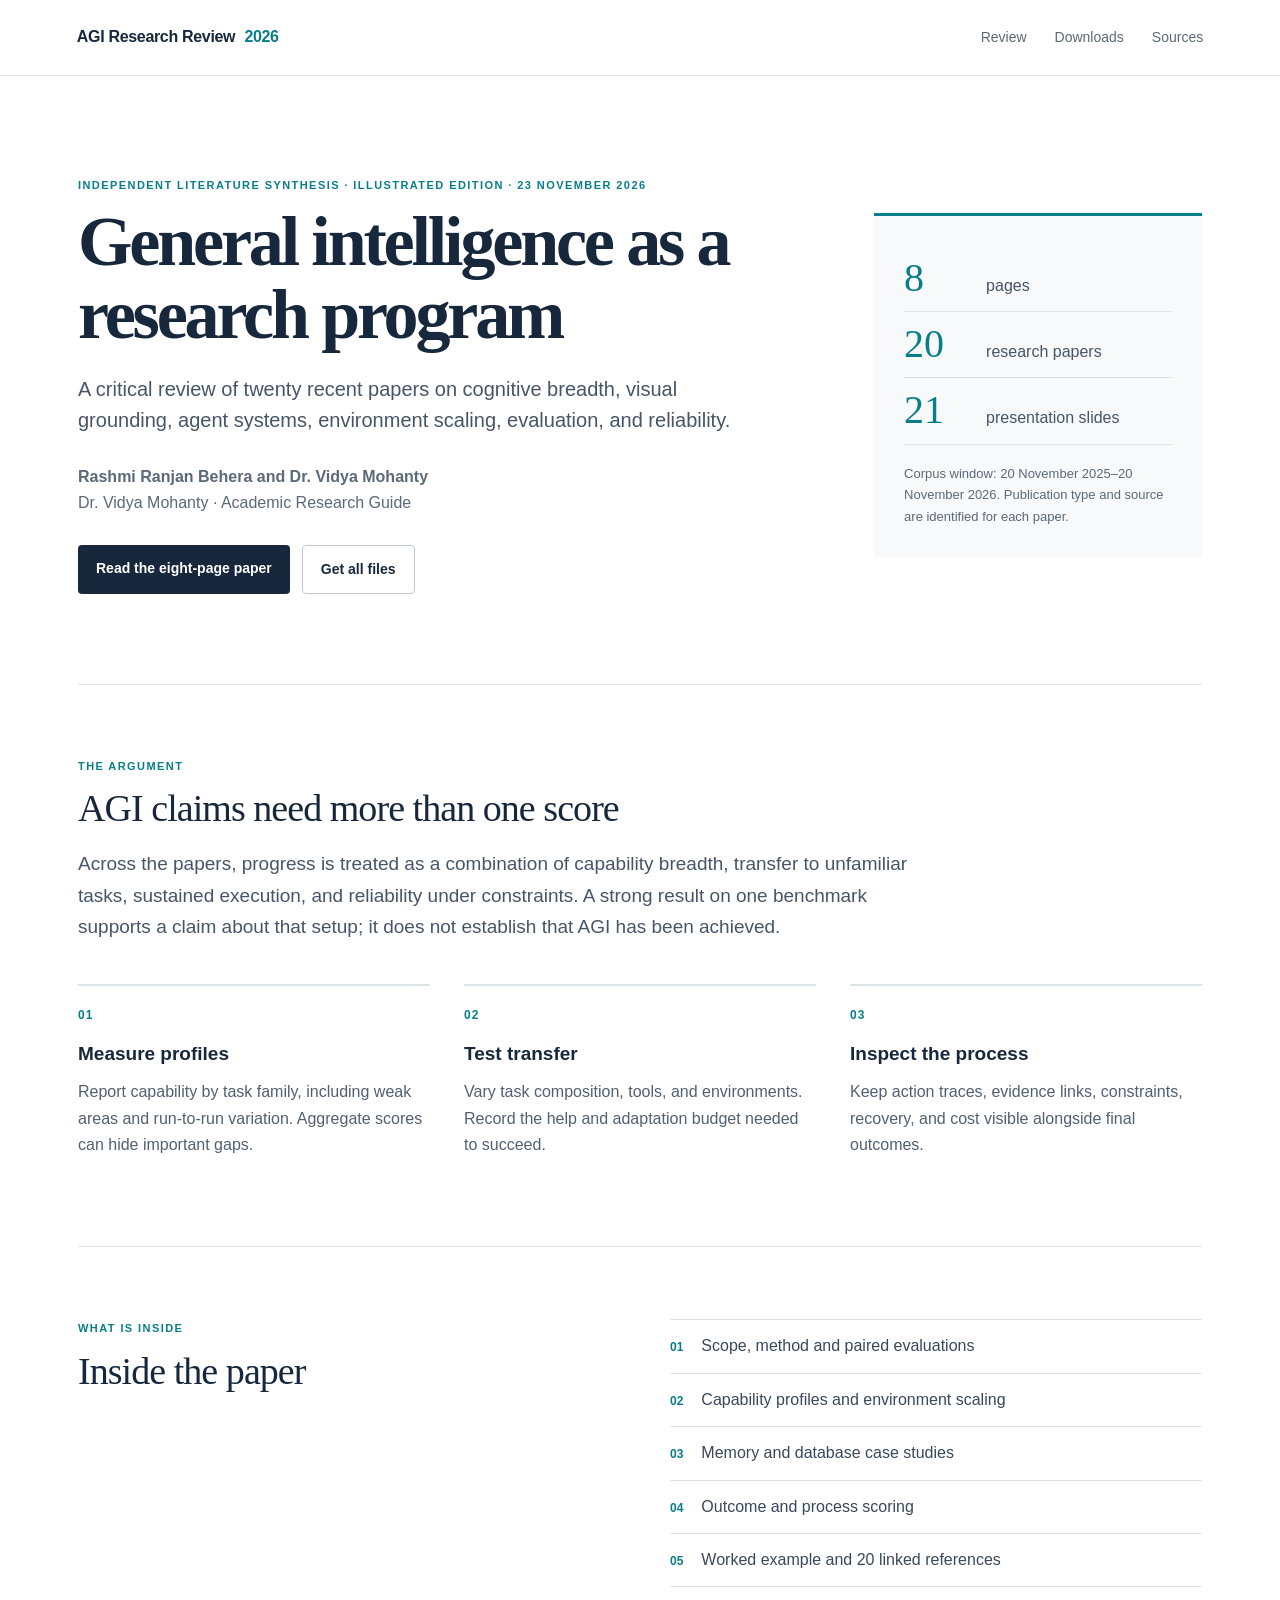
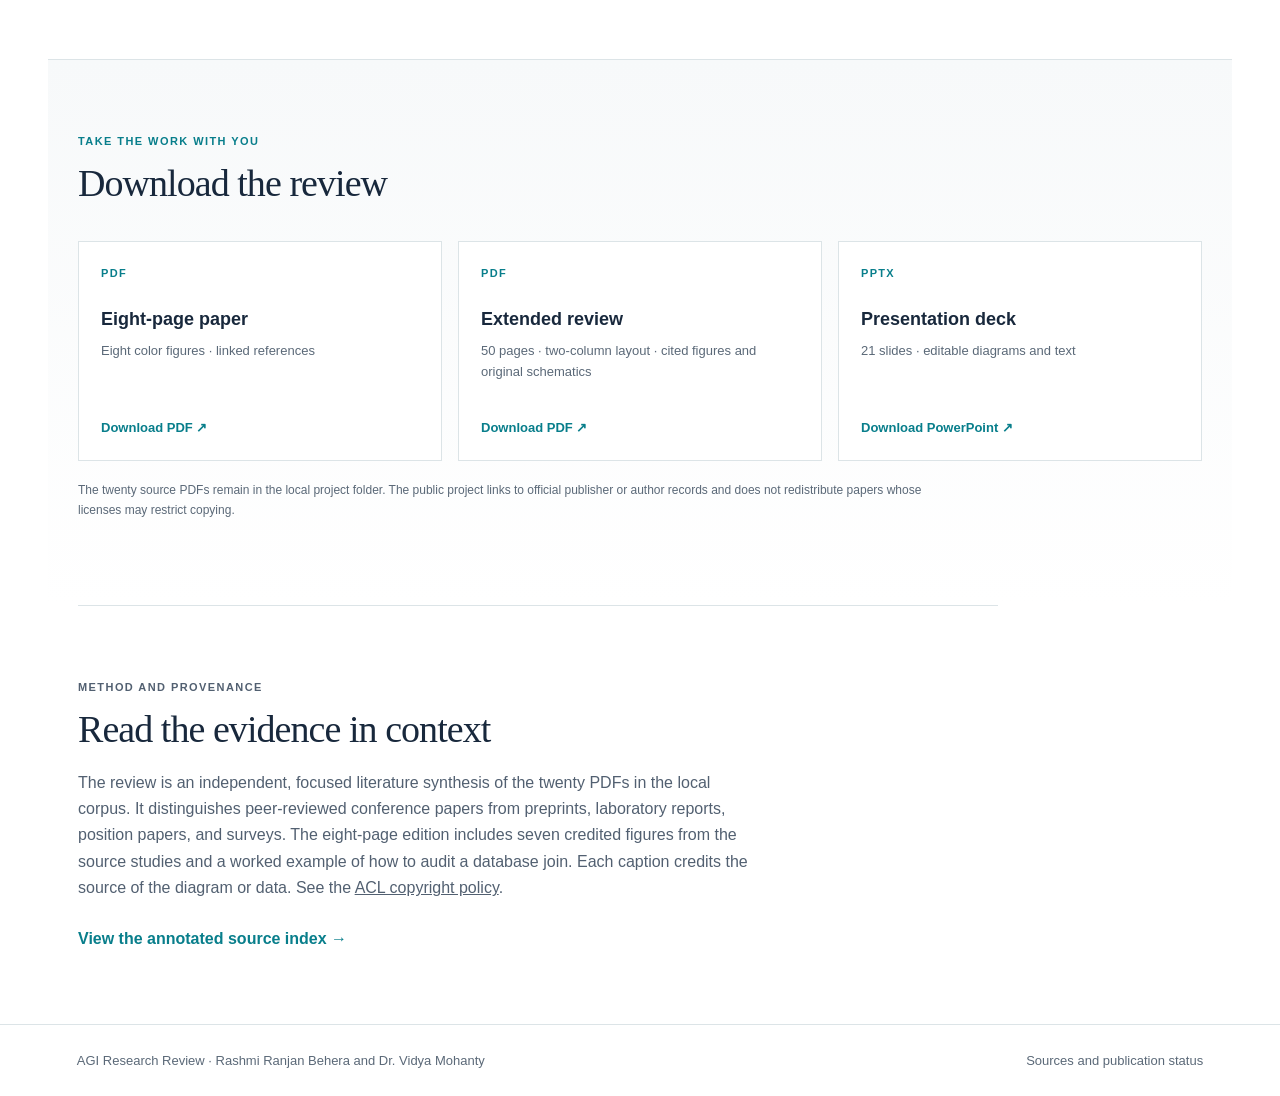
==== commit d456f413: "Use annotated source diagrams and tighten the eight-page layout" ====
--- a/site/index.html
+++ b/site/index.html
@@ -13,6 +13,6 @@
 <section id="review" class="section"><div class="section-heading"><p class="eyebrow">The argument</p><h2>AGI claims need more than one score</h2></div><p class="section-intro">Across the papers, progress is treated as a combination of capability breadth, transfer to unfamiliar tasks, sustained execution, and reliability under constraints. A strong result on one benchmark supports a claim about that setup; it does not establish that AGI has been achieved.</p><div class="thesis-grid"><article><span class="number">01</span><h3>Measure profiles</h3><p>Report capability by task family, including weak areas and run-to-run variation. Aggregate scores can hide important gaps.</p></article><article><span class="number">02</span><h3>Test transfer</h3><p>Vary task composition, tools, and environments. Record the help and adaptation budget needed to succeed.</p></article><article><span class="number">03</span><h3>Inspect the process</h3><p>Keep action traces, evidence links, constraints, recovery, and cost visible alongside final outcomes.</p></article></div></section>
 <section class="section split"><div><p class="eyebrow">What is inside</p><h2>Inside the paper</h2></div><ol class="contents"><li><span>01</span>Scope, method and paired evaluations</li><li><span>02</span>Capability profiles and environment scaling</li><li><span>03</span>Memory and database case studies</li><li><span>04</span>Outcome and process scoring</li><li><span>05</span>Worked example and 20 linked references</li></ol></section>
 <section id="downloads" class="section download-section"><div class="section-heading"><p class="eyebrow">Take the work with you</p><h2>Download the review</h2></div><div class="downloads"><a class="download" href="downloads/AGI_Research_Paper_8_pages.pdf"><span class="filetype">PDF</span><strong>Eight-page paper</strong><small>Eight color figures · linked references</small><span class="download-link">Download PDF ↗</span></a><a class="download" href="downloads/AGI_Research_Review_2026.pdf"><span class="filetype">PDF</span><strong>Extended review</strong><small>50 pages · two-column layout · cited figures and original schematics</small><span class="download-link">Download PDF ↗</span></a><a class="download" href="downloads/AGI_Research_Review_2026.pptx"><span class="filetype">PPTX</span><strong>Presentation deck</strong><small>21 slides · editable diagrams and text</small><span class="download-link">Download PowerPoint ↗</span></a></div><p class="fineprint">The twenty source PDFs remain in the local project folder. The public project links to official publisher or author records and does not redistribute papers whose licenses may restrict copying.</p></section>
-<section class="section method"><div class="section-heading"><p class="eyebrow">Method and provenance</p><h2>Read the evidence in context</h2></div><p>The review is an independent, focused literature synthesis of the twenty PDFs in the local corpus. It distinguishes peer-reviewed conference papers from preprints, laboratory reports, position papers, and surveys. The eight-page edition includes six figures created for this review and two source figures from OS-Symphony and the Data Agent Benchmark. Each caption credits the source of the diagram or data. See the <a href="https://aclanthology.org/faq/copyright/">ACL copyright policy</a>.</p><a class="text-link" href="sources.html">View the annotated source index →</a></section>
+<section class="section method"><div class="section-heading"><p class="eyebrow">Method and provenance</p><h2>Read the evidence in context</h2></div><p>The review is an independent, focused literature synthesis of the twenty PDFs in the local corpus. It distinguishes peer-reviewed conference papers from preprints, laboratory reports, position papers, and surveys. The eight-page edition includes seven credited figures from the source studies and a worked example of how to audit a database join. Each caption credits the source of the diagram or data. See the <a href="https://aclanthology.org/faq/copyright/">ACL copyright policy</a>.</p><a class="text-link" href="sources.html">View the annotated source index →</a></section>
 </main><footer><span>AGI Research Review · Rashmi Ranjan Behera and Dr. Vidya Mohanty</span><a href="sources.html">Sources and publication status</a></footer>
 </body></html>
